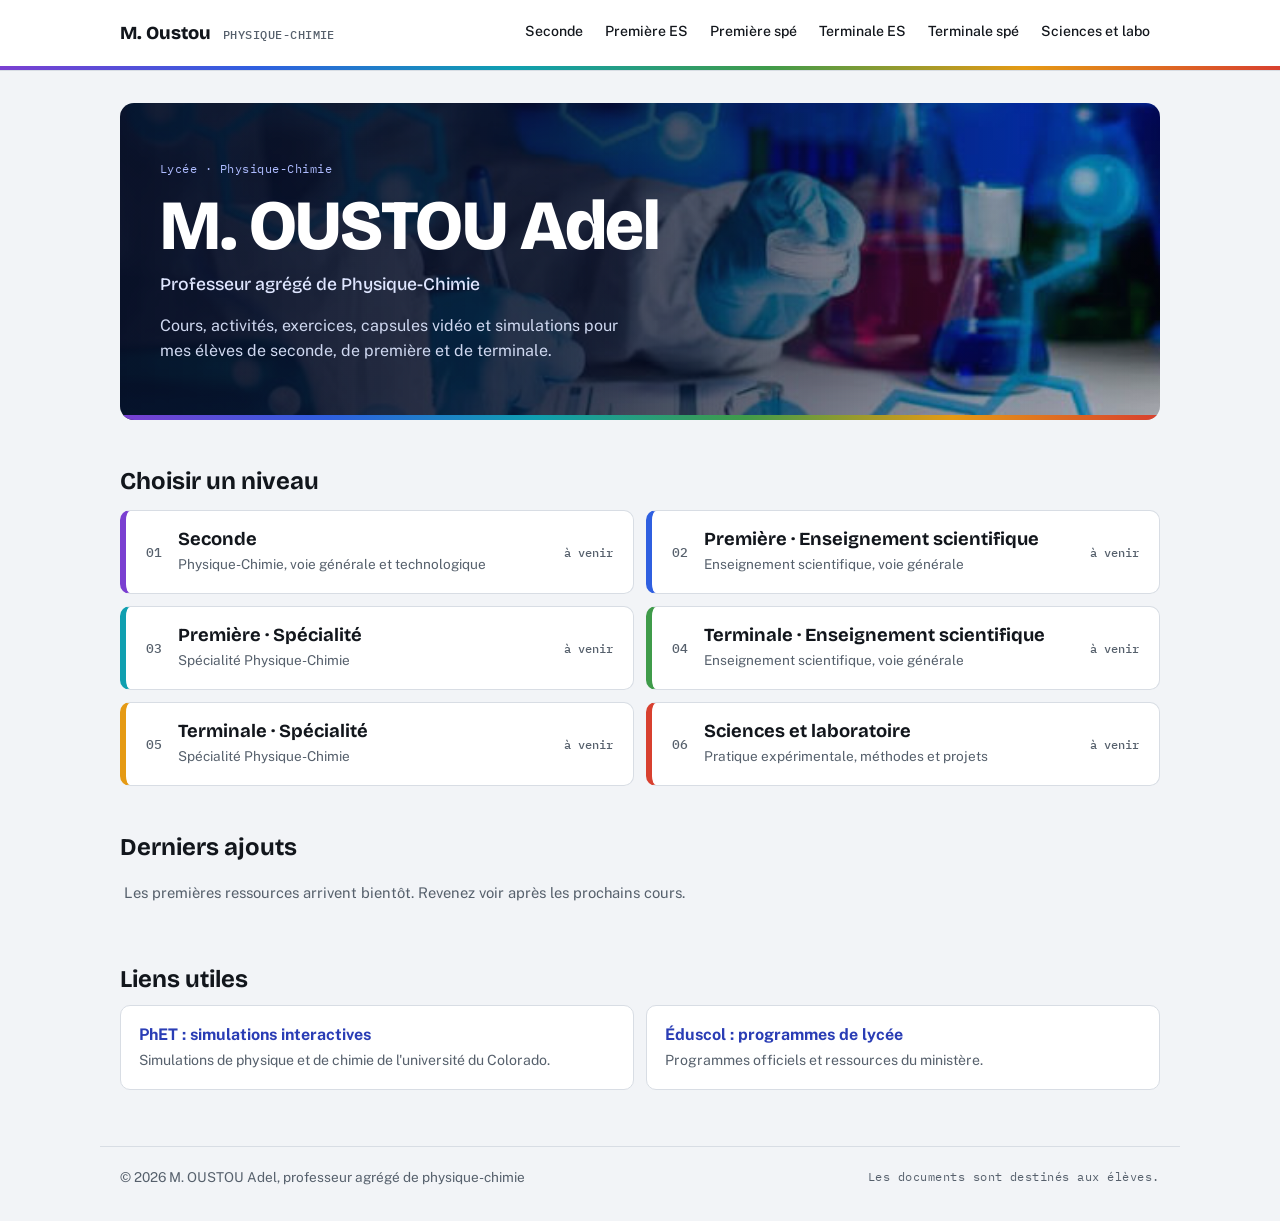
==== index.html @ 90cefa77 "Mise en ligne du site de Physique-Chimie Co-Authored-By: Claude Sonnet 5.5 <noreply@anthropic.com> C" ====
<!DOCTYPE html>
<html lang="fr">
<head>
<meta charset="utf-8">
<meta name="viewport" content="width=device-width, initial-scale=1">
<title>Physique-Chimie, M. Oustou</title>
<link rel="preconnect" href="https://fonts.googleapis.com">
<link rel="preconnect" href="https://fonts.gstatic.com" crossorigin>
<link href="https://fonts.googleapis.com/css2?family=Bricolage+Grotesque:opsz,wght@12..96,500;12..96,700;12..96,800&family=IBM+Plex+Mono:wght@400;500&family=Public+Sans:wght@400;500;600&display=swap" rel="stylesheet">
<link rel="stylesheet" href="style.css">
</head>
<body>
<a class="skip" href="#contenu">Aller au contenu</a>
<header class="top">
  <div class="wrap top-in">
    <a class="brand" href="#accueil">M. Oustou <span>Physique-Chimie</span></a>
    <nav id="nav" aria-label="Niveaux"></nav>
  </div>
  <div class="spectre" aria-hidden="true"></div>
</header>
<main id="contenu" class="wrap" tabindex="-1"></main>
<footer class="wrap foot">
  <span id="foot-nom"></span>
  <span class="mono">Les documents sont destinés aux élèves.</span>
</footer>
<script src="data.js"></script>
<script src="app.js"></script>
</body>
</html>
---- style.css ----
/* Direction : cahier de laboratoire. Une seule audace : le spectre visible
   sert de fil conducteur (bandeau, couleur de chaque niveau). Le reste reste sobre. */
:root{
  --paper:#f2f4f7; --card:#ffffff; --ink:#12161c; --muted:#56606c; --line:#d8dde4;
  --accent:#2a3db5; --accent-ink:#ffffff;
  --s1:#7a3fd1; --s2:#2f5fe0; --s3:#0f9fb0; --s4:#3f9b4a; --s5:#e59a14; --s6:#d8402f;
  --display:"Bricolage Grotesque","Segoe UI",system-ui,sans-serif;
  --body:"Public Sans","Segoe UI",system-ui,sans-serif;
  --mono:"IBM Plex Mono",ui-monospace,Menlo,monospace;
  color-scheme:light;
}
@media (prefers-color-scheme:dark){
  :root:not([data-theme="light"]){
    --paper:#0e1217; --card:#151a21; --ink:#e9edf2; --muted:#98a3af; --line:#252c35;
    --accent:#93a4ff; --accent-ink:#0e1217; color-scheme:dark;
  }
}
:root[data-theme="dark"]{
  --paper:#0e1217; --card:#151a21; --ink:#e9edf2; --muted:#98a3af; --line:#252c35;
  --accent:#93a4ff; --accent-ink:#0e1217; color-scheme:dark;
}
*{box-sizing:border-box}
html{scroll-behavior:smooth}
body{margin:0;background:var(--paper);color:var(--ink);font:400 1rem/1.6 var(--body);-webkit-font-smoothing:antialiased}
.wrap{width:100%;max-width:1080px;margin:0 auto;padding-inline:20px}
a{color:var(--accent)}
:focus-visible{outline:3px solid var(--accent);outline-offset:3px;border-radius:4px}
.skip{position:absolute;left:-999px;top:8px;background:var(--ink);color:var(--paper);padding:8px 12px;z-index:10}
.skip:focus{left:8px}
.mono{font-family:var(--mono);font-size:.78rem;letter-spacing:.04em;color:var(--muted)}
h1,h2,h3{font-family:var(--display);line-height:1.1;text-wrap:balance;margin:0}

/* en-tête */
.top{background:var(--card);border-bottom:1px solid var(--line);position:sticky;top:0;z-index:5}
.top-in{display:flex;align-items:center;gap:24px;padding-block:12px}
.brand{font:800 1.15rem/1 var(--display);color:var(--ink);text-decoration:none;white-space:nowrap}
.brand span{font:500 .72rem/1 var(--mono);color:var(--muted);margin-left:8px;letter-spacing:.04em;text-transform:uppercase}
nav{display:flex;gap:2px;overflow-x:auto;scrollbar-width:none;margin-left:auto}
nav::-webkit-scrollbar{display:none}
nav a{color:var(--ink);text-decoration:none;font-size:.88rem;font-weight:500;padding:8px 10px;border-radius:6px;white-space:nowrap;border-bottom:3px solid transparent;border-radius:0}
nav a:hover{background:var(--paper)}
nav a[aria-current="page"]{border-bottom-color:var(--c,var(--accent));font-weight:600}
.spectre{height:4px;background:linear-gradient(90deg,var(--s1),var(--s2),var(--s3),var(--s4),var(--s5),var(--s6))}

main{padding-block:32px 56px;outline:none}

/* accueil */
.hero{position:relative;border-radius:14px;overflow:hidden;color:#fff;padding:56px 40px;min-height:300px;display:flex;flex-direction:column;justify-content:flex-end;
  background:linear-gradient(90deg,rgba(6,14,38,.94) 0%,rgba(6,14,38,.82) 42%,rgba(6,14,38,.25) 100%),url("hero.jpg") center/cover no-repeat,#0a1633}
.hero .mono{color:#aebcff}
.hero h1{font-size:clamp(2.4rem,7vw,4.4rem);font-weight:800;letter-spacing:-.02em;margin-top:10px}
.hero .titre{font:500 1.1rem/1.3 var(--display);margin-top:8px;color:#dfe6ff}
.hero p{max-width:46ch;margin:16px 0 0;color:#cfd8f0}
.hero::after{content:"";position:absolute;left:0;right:0;bottom:0;height:5px;background:linear-gradient(90deg,var(--s1),var(--s2),var(--s3),var(--s4),var(--s5),var(--s6))}

.sect{margin-top:48px}
.sect>h2{font-size:1.5rem;font-weight:700;margin-bottom:6px}
.sect>.mono{display:block;margin-bottom:16px}

.niveaux{list-style:none;margin:16px 0 0;padding:0;display:grid;grid-template-columns:repeat(2,1fr);gap:12px}
.niv{display:grid;grid-template-columns:auto 1fr auto;gap:4px 16px;align-items:center;background:var(--card);border:1px solid var(--line);border-left:6px solid var(--c);border-radius:10px;padding:18px 20px;text-decoration:none;color:var(--ink);transition:transform .15s,border-color .15s}
.niv:hover{transform:translateY(-2px);border-color:var(--c)}
.niv .n{font:500 .8rem var(--mono);color:var(--muted);grid-row:1/3}
.niv h3{font-size:1.15rem;font-weight:700}
.niv .s{font-size:.85rem;color:var(--muted);grid-column:2}
.niv .k{font:500 .78rem var(--mono);color:var(--muted);grid-row:1/3;grid-column:3;text-align:right;white-space:nowrap}

/* page niveau */
.n-head{border-left:8px solid var(--c);padding:4px 0 4px 20px}
.n-head h1{font-size:clamp(1.9rem,5vw,3rem);font-weight:800;letter-spacing:-.015em;margin:6px 0}
.n-head p{margin:0;color:var(--muted)}
.back{display:inline-block;margin-bottom:18px;font-size:.88rem;text-decoration:none}
.back:hover{text-decoration:underline}
.filtres{display:flex;flex-wrap:wrap;gap:8px;margin:28px 0 8px}
.filtres button{font:500 .84rem var(--body);background:var(--card);color:var(--ink);border:1px solid var(--line);border-radius:999px;padding:7px 14px;cursor:pointer}
.filtres button:hover{border-color:var(--ink)}
.filtres button[aria-pressed="true"]{background:var(--ink);color:var(--paper);border-color:var(--ink)}
.chap{margin-top:28px}
.chap h2{font-size:1.2rem;font-weight:700;padding-bottom:8px;border-bottom:2px solid var(--ink);display:flex;justify-content:space-between;gap:12px;align-items:baseline}
.chap h2 .mono{font-weight:400;white-space:nowrap}
.res{list-style:none;margin:0;padding:0}
.r{display:grid;grid-template-columns:110px 1fr auto;gap:6px 16px;align-items:center;padding:14px 4px;border-bottom:1px solid var(--line)}
.tag{font:500 .72rem var(--mono);text-transform:uppercase;letter-spacing:.06em;border:1px solid var(--line);background:var(--card);border-radius:5px;padding:3px 8px;text-align:center;color:var(--ink)}
.r b{font-weight:600;display:block}
.r small{color:var(--muted);display:block}
.btn{display:inline-block;background:var(--accent);color:var(--accent-ink);text-decoration:none;font-weight:600;font-size:.86rem;padding:8px 14px;border-radius:7px;white-space:nowrap}
.btn:hover{filter:brightness(1.12)}
.vide{color:var(--muted);font-size:.92rem;padding:14px 4px;margin:0}
.rec{margin:0}

.liens{display:grid;grid-template-columns:repeat(2,1fr);gap:12px;margin-top:12px}
.lien{background:var(--card);border:1px solid var(--line);border-radius:10px;padding:16px 18px;text-decoration:none;color:var(--ink)}
.lien:hover{border-color:var(--accent)}
.lien b{display:block;color:var(--accent)}
.lien span{font-size:.88rem;color:var(--muted)}

.foot{display:flex;justify-content:space-between;gap:12px;flex-wrap:wrap;padding-block:20px 32px;border-top:1px solid var(--line);font-size:.85rem;color:var(--muted)}

@media (max-width:720px){
  .top-in{flex-direction:column;align-items:flex-start;gap:6px}
  nav{margin-left:-10px;max-width:calc(100% + 20px)}
  .hero{padding:36px 22px;min-height:260px}
  .niveaux,.liens{grid-template-columns:1fr}
  .r{grid-template-columns:1fr;gap:8px}
  .tag{justify-self:start}
  .btn{justify-self:start}
}
@media (prefers-reduced-motion:reduce){*{transition:none!important;scroll-behavior:auto!important}}
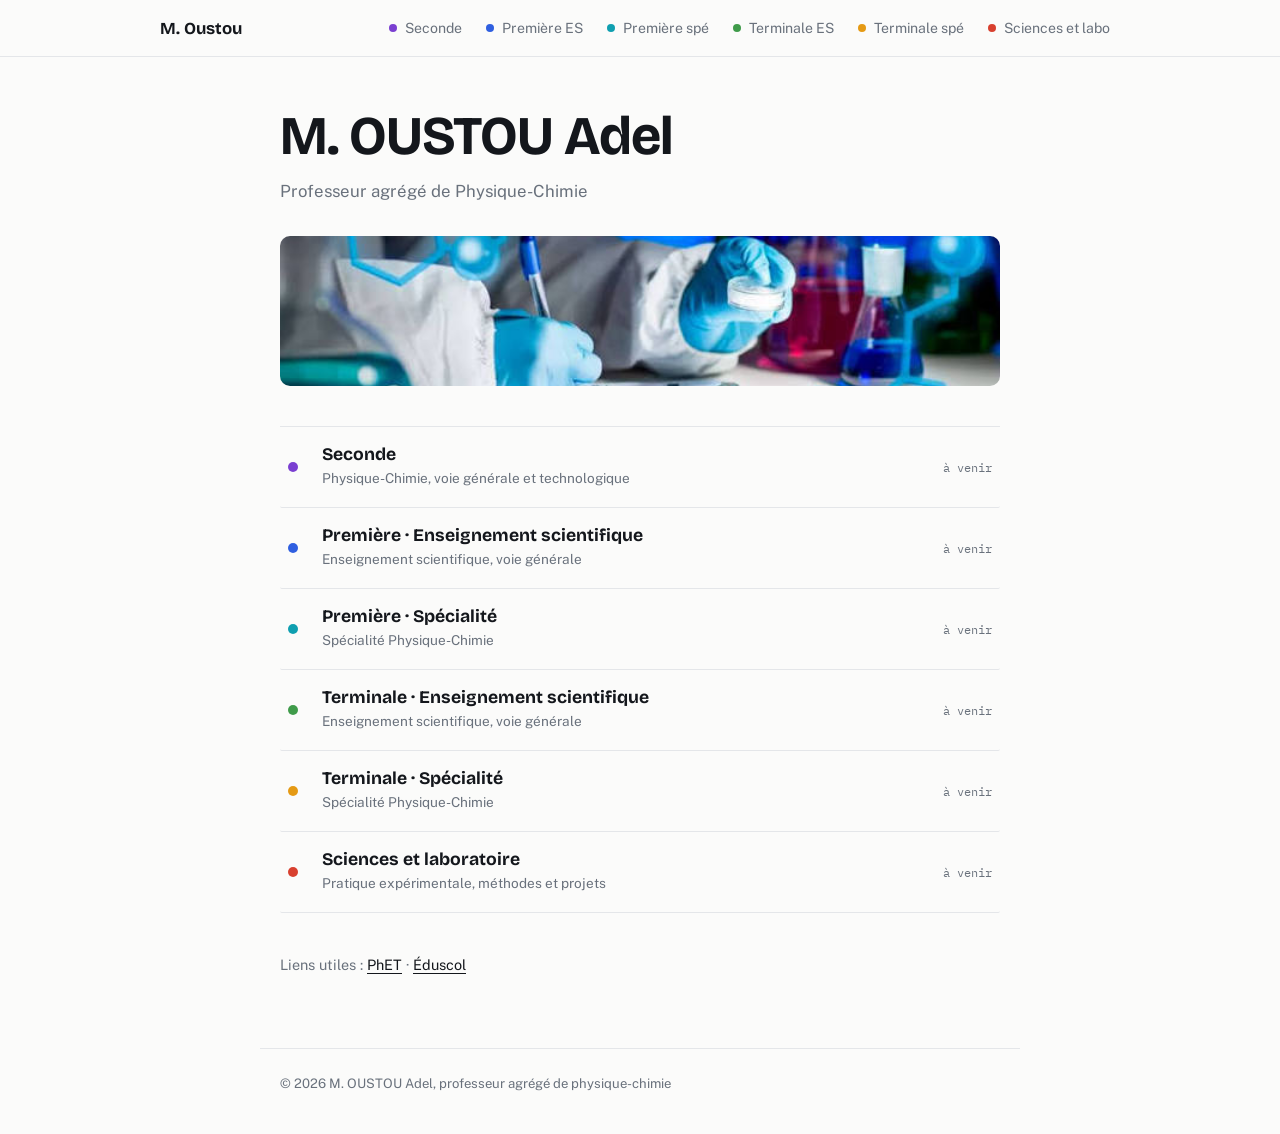
==== commit cffe3951: "Refonte minimaliste : navigation simplifiée, chapitres repliables, actions explicites Co-Authored-By" ====
--- a/index.html
+++ b/index.html
@@ -6,23 +6,20 @@
 <title>Physique-Chimie, M. Oustou</title>
 <link rel="preconnect" href="https://fonts.googleapis.com">
 <link rel="preconnect" href="https://fonts.gstatic.com" crossorigin>
-<link href="https://fonts.googleapis.com/css2?family=Bricolage+Grotesque:opsz,wght@12..96,500;12..96,700;12..96,800&family=IBM+Plex+Mono:wght@400;500&family=Public+Sans:wght@400;500;600&display=swap" rel="stylesheet">
+<link href="https://fonts.googleapis.com/css2?family=Bricolage+Grotesque:opsz,wght@12..96,600;12..96,700&family=IBM+Plex+Mono:wght@400&family=Public+Sans:wght@400;500;600&display=swap" rel="stylesheet">
 <link rel="stylesheet" href="style.css">
 </head>
 <body>
 <a class="skip" href="#contenu">Aller au contenu</a>
 <header class="top">
   <div class="wrap top-in">
-    <a class="brand" href="#accueil">M. Oustou <span>Physique-Chimie</span></a>
+    <a class="brand" href="#accueil">M. Oustou</a>
+    <button id="menu" type="button" aria-expanded="false" aria-controls="nav">Niveaux</button>
     <nav id="nav" aria-label="Niveaux"></nav>
   </div>
-  <div class="spectre" aria-hidden="true"></div>
 </header>
 <main id="contenu" class="wrap" tabindex="-1"></main>
-<footer class="wrap foot">
-  <span id="foot-nom"></span>
-  <span class="mono">Les documents sont destinés aux élèves.</span>
-</footer>
+<footer class="wrap foot"><span id="foot-nom"></span></footer>
 <script src="data.js"></script>
 <script src="app.js"></script>
 </body>
--- a/style.css
+++ b/style.css
@@ -1,8 +1,8 @@
-/* Direction : cahier de laboratoire. Une seule audace : le spectre visible
-   sert de fil conducteur (bandeau, couleur de chaque niveau). Le reste reste sobre. */
+/* Direction : minimaliste. Typographie et espace font le travail.
+   Une seule couleur d'accent ; la couleur de chaque niveau se limite à une pastille. */
 :root{
-  --paper:#f2f4f7; --card:#ffffff; --ink:#12161c; --muted:#56606c; --line:#d8dde4;
-  --accent:#2a3db5; --accent-ink:#ffffff;
+  --paper:#fbfbfa; --ink:#14171c; --muted:#69717c; --line:#e4e6e9; --hover:#f1f2f4;
+  --accent:#2a3db5;
   --s1:#7a3fd1; --s2:#2f5fe0; --s3:#0f9fb0; --s4:#3f9b4a; --s5:#e59a14; --s6:#d8402f;
   --display:"Bricolage Grotesque","Segoe UI",system-ui,sans-serif;
   --body:"Public Sans","Segoe UI",system-ui,sans-serif;
@@ -10,99 +10,93 @@
   color-scheme:light;
 }
 @media (prefers-color-scheme:dark){
-  :root:not([data-theme="light"]){
-    --paper:#0e1217; --card:#151a21; --ink:#e9edf2; --muted:#98a3af; --line:#252c35;
-    --accent:#93a4ff; --accent-ink:#0e1217; color-scheme:dark;
-  }
+  :root:not([data-theme="light"]){--paper:#0f1216;--ink:#eceff3;--muted:#98a1ac;--line:#252a31;--hover:#171b21;--accent:#93a4ff;color-scheme:dark}
 }
-:root[data-theme="dark"]{
-  --paper:#0e1217; --card:#151a21; --ink:#e9edf2; --muted:#98a3af; --line:#252c35;
-  --accent:#93a4ff; --accent-ink:#0e1217; color-scheme:dark;
-}
+:root[data-theme="dark"]{--paper:#0f1216;--ink:#eceff3;--muted:#98a1ac;--line:#252a31;--hover:#171b21;--accent:#93a4ff;color-scheme:dark}
+
 *{box-sizing:border-box}
 html{scroll-behavior:smooth}
 body{margin:0;background:var(--paper);color:var(--ink);font:400 1rem/1.6 var(--body);-webkit-font-smoothing:antialiased}
-.wrap{width:100%;max-width:1080px;margin:0 auto;padding-inline:20px}
-a{color:var(--accent)}
-:focus-visible{outline:3px solid var(--accent);outline-offset:3px;border-radius:4px}
+.wrap{width:100%;max-width:760px;margin:0 auto;padding-inline:20px}
+a{color:inherit}
+button{font:inherit;color:inherit}
+:focus-visible{outline:2px solid var(--accent);outline-offset:3px;border-radius:3px}
 .skip{position:absolute;left:-999px;top:8px;background:var(--ink);color:var(--paper);padding:8px 12px;z-index:10}
 .skip:focus{left:8px}
-.mono{font-family:var(--mono);font-size:.78rem;letter-spacing:.04em;color:var(--muted)}
-h1,h2,h3{font-family:var(--display);line-height:1.1;text-wrap:balance;margin:0}
+h1,h2,h3{font-family:var(--display);line-height:1.15;text-wrap:balance;margin:0;font-weight:700}
+.mono{font:400 .76rem var(--mono);letter-spacing:.03em;color:var(--muted)}
 
 /* en-tête */
-.top{background:var(--card);border-bottom:1px solid var(--line);position:sticky;top:0;z-index:5}
-.top-in{display:flex;align-items:center;gap:24px;padding-block:12px}
-.brand{font:800 1.15rem/1 var(--display);color:var(--ink);text-decoration:none;white-space:nowrap}
-.brand span{font:500 .72rem/1 var(--mono);color:var(--muted);margin-left:8px;letter-spacing:.04em;text-transform:uppercase}
-nav{display:flex;gap:2px;overflow-x:auto;scrollbar-width:none;margin-left:auto}
-nav::-webkit-scrollbar{display:none}
-nav a{color:var(--ink);text-decoration:none;font-size:.88rem;font-weight:500;padding:8px 10px;border-radius:6px;white-space:nowrap;border-bottom:3px solid transparent;border-radius:0}
-nav a:hover{background:var(--paper)}
-nav a[aria-current="page"]{border-bottom-color:var(--c,var(--accent));font-weight:600}
-.spectre{height:4px;background:linear-gradient(90deg,var(--s1),var(--s2),var(--s3),var(--s4),var(--s5),var(--s6))}
+.top{position:sticky;top:0;z-index:5;background:color-mix(in srgb,var(--paper) 92%,transparent);backdrop-filter:blur(8px);border-bottom:1px solid var(--line)}
+.top-in{max-width:1000px;display:flex;align-items:center;gap:20px;min-height:56px;position:relative}
+.brand{font:700 1.05rem var(--display);text-decoration:none;white-space:nowrap}
+#menu{display:none;margin-left:auto;background:none;border:1px solid var(--line);border-radius:8px;padding:8px 14px;min-height:44px;cursor:pointer}
+nav{display:flex;gap:4px;margin-left:auto}
+nav a{display:flex;align-items:center;gap:8px;text-decoration:none;font-size:.88rem;color:var(--muted);padding:8px 10px;border-radius:8px;min-height:44px;white-space:nowrap}
+nav a::before{content:"";width:8px;height:8px;border-radius:50%;background:var(--c);flex:none}
+nav a:hover{background:var(--hover);color:var(--ink)}
+nav a[aria-current="page"]{color:var(--ink);font-weight:600}
 
-main{padding-block:32px 56px;outline:none}
+main{padding-block:48px 72px;outline:none}
 
 /* accueil */
-.hero{position:relative;border-radius:14px;overflow:hidden;color:#fff;padding:56px 40px;min-height:300px;display:flex;flex-direction:column;justify-content:flex-end;
-  background:linear-gradient(90deg,rgba(6,14,38,.94) 0%,rgba(6,14,38,.82) 42%,rgba(6,14,38,.25) 100%),url("hero.jpg") center/cover no-repeat,#0a1633}
-.hero .mono{color:#aebcff}
-.hero h1{font-size:clamp(2.4rem,7vw,4.4rem);font-weight:800;letter-spacing:-.02em;margin-top:10px}
-.hero .titre{font:500 1.1rem/1.3 var(--display);margin-top:8px;color:#dfe6ff}
-.hero p{max-width:46ch;margin:16px 0 0;color:#cfd8f0}
-.hero::after{content:"";position:absolute;left:0;right:0;bottom:0;height:5px;background:linear-gradient(90deg,var(--s1),var(--s2),var(--s3),var(--s4),var(--s5),var(--s6))}
+.intro h1{font-size:clamp(2.2rem,8vw,3.4rem);letter-spacing:-.02em}
+.intro p{margin:10px 0 0;color:var(--muted);font-size:1.05rem}
+.bandeau{display:block;width:100%;height:150px;object-fit:cover;object-position:60% 55%;border-radius:10px;margin-top:32px}
 
-.sect{margin-top:48px}
-.sect>h2{font-size:1.5rem;font-weight:700;margin-bottom:6px}
-.sect>.mono{display:block;margin-bottom:16px}
+.liste{list-style:none;margin:40px 0 0;padding:0;border-top:1px solid var(--line)}
+.niv{display:grid;grid-template-columns:20px 1fr auto;align-items:center;gap:0 14px;padding:18px 8px;min-height:64px;border-bottom:1px solid var(--line);text-decoration:none;border-radius:2px}
+.niv:hover{background:var(--hover)}
+.dot{width:10px;height:10px;border-radius:50%;background:var(--c)}
+.niv h2{font-size:1.1rem}
+.niv .s{display:block;font-size:.85rem;color:var(--muted);margin-top:2px}
+.niv .k{font:400 .78rem var(--mono);color:var(--muted);white-space:nowrap}
 
-.niveaux{list-style:none;margin:16px 0 0;padding:0;display:grid;grid-template-columns:repeat(2,1fr);gap:12px}
-.niv{display:grid;grid-template-columns:auto 1fr auto;gap:4px 16px;align-items:center;background:var(--card);border:1px solid var(--line);border-left:6px solid var(--c);border-radius:10px;padding:18px 20px;text-decoration:none;color:var(--ink);transition:transform .15s,border-color .15s}
-.niv:hover{transform:translateY(-2px);border-color:var(--c)}
-.niv .n{font:500 .8rem var(--mono);color:var(--muted);grid-row:1/3}
-.niv h3{font-size:1.15rem;font-weight:700}
-.niv .s{font-size:.85rem;color:var(--muted);grid-column:2}
-.niv .k{font:500 .78rem var(--mono);color:var(--muted);grid-row:1/3;grid-column:3;text-align:right;white-space:nowrap}
+.bloc{margin-top:48px}
+.bloc>h2{font-size:1rem;margin-bottom:8px}
+.liens{margin:40px 0 0;font-size:.9rem;color:var(--muted)}
+.liens a{color:var(--ink);text-underline-offset:3px}
 
 /* page niveau */
-.n-head{border-left:8px solid var(--c);padding:4px 0 4px 20px}
-.n-head h1{font-size:clamp(1.9rem,5vw,3rem);font-weight:800;letter-spacing:-.015em;margin:6px 0}
-.n-head p{margin:0;color:var(--muted)}
-.back{display:inline-block;margin-bottom:18px;font-size:.88rem;text-decoration:none}
-.back:hover{text-decoration:underline}
-.filtres{display:flex;flex-wrap:wrap;gap:8px;margin:28px 0 8px}
-.filtres button{font:500 .84rem var(--body);background:var(--card);color:var(--ink);border:1px solid var(--line);border-radius:999px;padding:7px 14px;cursor:pointer}
-.filtres button:hover{border-color:var(--ink)}
-.filtres button[aria-pressed="true"]{background:var(--ink);color:var(--paper);border-color:var(--ink)}
-.chap{margin-top:28px}
-.chap h2{font-size:1.2rem;font-weight:700;padding-bottom:8px;border-bottom:2px solid var(--ink);display:flex;justify-content:space-between;gap:12px;align-items:baseline}
-.chap h2 .mono{font-weight:400;white-space:nowrap}
-.res{list-style:none;margin:0;padding:0}
-.r{display:grid;grid-template-columns:110px 1fr auto;gap:6px 16px;align-items:center;padding:14px 4px;border-bottom:1px solid var(--line)}
-.tag{font:500 .72rem var(--mono);text-transform:uppercase;letter-spacing:.06em;border:1px solid var(--line);background:var(--card);border-radius:5px;padding:3px 8px;text-align:center;color:var(--ink)}
-.r b{font-weight:600;display:block}
-.r small{color:var(--muted);display:block}
-.btn{display:inline-block;background:var(--accent);color:var(--accent-ink);text-decoration:none;font-weight:600;font-size:.86rem;padding:8px 14px;border-radius:7px;white-space:nowrap}
-.btn:hover{filter:brightness(1.12)}
-.vide{color:var(--muted);font-size:.92rem;padding:14px 4px;margin:0}
-.rec{margin:0}
+.back{display:inline-block;font-size:.88rem;color:var(--muted);text-decoration:none;margin-bottom:28px;padding:6px 0}
+.back:hover{color:var(--ink)}
+.n-head h1{font-size:clamp(1.9rem,6vw,2.6rem);letter-spacing:-.015em;display:flex;align-items:center;gap:14px}
+.n-head h1 .dot{width:14px;height:14px}
+.n-head p{margin:8px 0 0;color:var(--muted)}
+.filtres{display:flex;flex-wrap:wrap;gap:4px 20px;margin:32px 0 0;border-bottom:1px solid var(--line)}
+.filtres button{background:none;border:0;border-bottom:2px solid transparent;color:var(--muted);padding:10px 0;margin-bottom:-1px;min-height:44px;cursor:pointer;font-size:.9rem}
+.filtres button:hover{color:var(--ink)}
+.filtres button[aria-pressed="true"]{color:var(--ink);border-bottom-color:var(--ink);font-weight:600}
 
-.liens{display:grid;grid-template-columns:repeat(2,1fr);gap:12px;margin-top:12px}
-.lien{background:var(--card);border:1px solid var(--line);border-radius:10px;padding:16px 18px;text-decoration:none;color:var(--ink)}
-.lien:hover{border-color:var(--accent)}
-.lien b{display:block;color:var(--accent)}
-.lien span{font-size:.88rem;color:var(--muted)}
-
-.foot{display:flex;justify-content:space-between;gap:12px;flex-wrap:wrap;padding-block:20px 32px;border-top:1px solid var(--line);font-size:.85rem;color:var(--muted)}
+.chap{border-bottom:1px solid var(--line)}
+.chap>summary,.chap>.cap{display:flex;justify-content:space-between;align-items:center;gap:16px;min-height:56px;padding:12px 4px;list-style:none;font:700 1.05rem var(--display)}
+.chap>summary{cursor:pointer}
+.chap>summary::-webkit-details-marker{display:none}
+.chap>summary::after{content:"+";font:400 1.3rem var(--mono);color:var(--muted)}
+.chap[open]>summary::after{content:"–"}
+.chap>summary:hover{background:var(--hover)}
+.chap .mono{font-weight:400}
+.chap>.cap{color:var(--muted)}
+.chap>.cap .mono{font-family:var(--mono)}
+.res{list-style:none;margin:0 0 12px;padding:0}
+.r{display:grid;grid-template-columns:88px 1fr auto;gap:2px 14px;align-items:center;padding:12px 8px;min-height:56px;text-decoration:none;border-radius:8px}
+.r:hover{background:var(--hover)}
+.r:hover .go{color:var(--accent)}
+.r .t{font:400 .72rem var(--mono);text-transform:uppercase;letter-spacing:.06em;color:var(--muted)}
+.r b{font-weight:500}
+.r small{display:block;color:var(--muted);font-size:.85rem}
+.go{color:var(--muted);font-size:.88rem;white-space:nowrap}
+.vide{color:var(--muted);font-size:.92rem;margin:0 0 14px;padding:0 4px}
+.foot{padding-block:24px 40px;border-top:1px solid var(--line);font-size:.82rem;color:var(--muted)}
 
 @media (max-width:720px){
-  .top-in{flex-direction:column;align-items:flex-start;gap:6px}
-  nav{margin-left:-10px;max-width:calc(100% + 20px)}
-  .hero{padding:36px 22px;min-height:260px}
-  .niveaux,.liens{grid-template-columns:1fr}
-  .r{grid-template-columns:1fr;gap:8px}
-  .tag{justify-self:start}
-  .btn{justify-self:start}
+  #menu{display:block}
+  nav{display:none;position:absolute;left:0;right:0;top:100%;flex-direction:column;gap:0;margin:0;padding:8px 12px 12px;background:var(--paper);border-bottom:1px solid var(--line)}
+  nav.ouvert{display:flex}
+  main{padding-block:32px 56px}
+  .bandeau{height:110px}
+  .r{grid-template-columns:1fr auto}
+  .r .t{grid-column:1/-1}
+  .r .go{grid-row:2;grid-column:2}
 }
-@media (prefers-reduced-motion:reduce){*{transition:none!important;scroll-behavior:auto!important}}
+@media (prefers-reduced-motion:reduce){*{scroll-behavior:auto!important}}
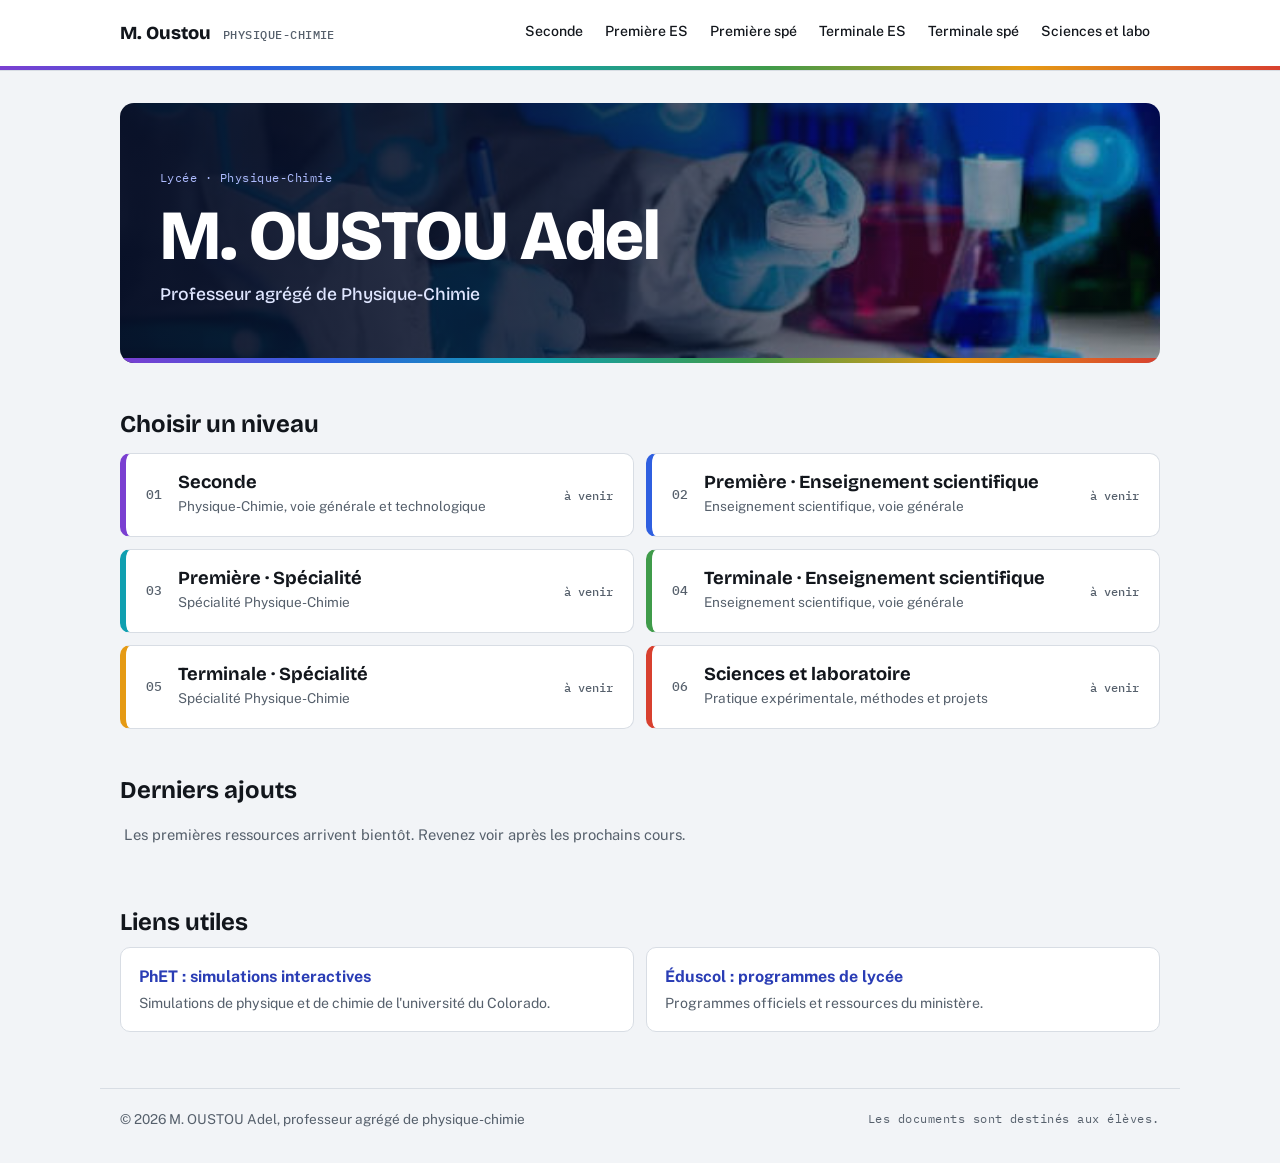
==== commit 2a50e44c: "Retour au design précédent Co-Authored-By: Claude Sonnet 5.5 <noreply@anthropic.com> Claude-Session:" ====
--- a/index.html
+++ b/index.html
@@ -6,20 +6,23 @@
 <title>Physique-Chimie, M. Oustou</title>
 <link rel="preconnect" href="https://fonts.googleapis.com">
 <link rel="preconnect" href="https://fonts.gstatic.com" crossorigin>
-<link href="https://fonts.googleapis.com/css2?family=Bricolage+Grotesque:opsz,wght@12..96,600;12..96,700&family=IBM+Plex+Mono:wght@400&family=Public+Sans:wght@400;500;600&display=swap" rel="stylesheet">
+<link href="https://fonts.googleapis.com/css2?family=Bricolage+Grotesque:opsz,wght@12..96,500;12..96,700;12..96,800&family=IBM+Plex+Mono:wght@400;500&family=Public+Sans:wght@400;500;600&display=swap" rel="stylesheet">
 <link rel="stylesheet" href="style.css">
 </head>
 <body>
 <a class="skip" href="#contenu">Aller au contenu</a>
 <header class="top">
   <div class="wrap top-in">
-    <a class="brand" href="#accueil">M. Oustou</a>
-    <button id="menu" type="button" aria-expanded="false" aria-controls="nav">Niveaux</button>
+    <a class="brand" href="#accueil">M. Oustou <span>Physique-Chimie</span></a>
     <nav id="nav" aria-label="Niveaux"></nav>
   </div>
+  <div class="spectre" aria-hidden="true"></div>
 </header>
 <main id="contenu" class="wrap" tabindex="-1"></main>
-<footer class="wrap foot"><span id="foot-nom"></span></footer>
+<footer class="wrap foot">
+  <span id="foot-nom"></span>
+  <span class="mono">Les documents sont destinés aux élèves.</span>
+</footer>
 <script src="data.js"></script>
 <script src="app.js"></script>
 </body>
--- a/style.css
+++ b/style.css
@@ -1,8 +1,8 @@
-/* Direction : minimaliste. Typographie et espace font le travail.
-   Une seule couleur d'accent ; la couleur de chaque niveau se limite à une pastille. */
+/* Direction : cahier de laboratoire. Une seule audace : le spectre visible
+   sert de fil conducteur (bandeau, couleur de chaque niveau). Le reste reste sobre. */
 :root{
-  --paper:#fbfbfa; --ink:#14171c; --muted:#69717c; --line:#e4e6e9; --hover:#f1f2f4;
-  --accent:#2a3db5;
+  --paper:#f2f4f7; --card:#ffffff; --ink:#12161c; --muted:#56606c; --line:#d8dde4;
+  --accent:#2a3db5; --accent-ink:#ffffff;
   --s1:#7a3fd1; --s2:#2f5fe0; --s3:#0f9fb0; --s4:#3f9b4a; --s5:#e59a14; --s6:#d8402f;
   --display:"Bricolage Grotesque","Segoe UI",system-ui,sans-serif;
   --body:"Public Sans","Segoe UI",system-ui,sans-serif;
@@ -10,93 +10,99 @@
   color-scheme:light;
 }
 @media (prefers-color-scheme:dark){
-  :root:not([data-theme="light"]){--paper:#0f1216;--ink:#eceff3;--muted:#98a1ac;--line:#252a31;--hover:#171b21;--accent:#93a4ff;color-scheme:dark}
+  :root:not([data-theme="light"]){
+    --paper:#0e1217; --card:#151a21; --ink:#e9edf2; --muted:#98a3af; --line:#252c35;
+    --accent:#93a4ff; --accent-ink:#0e1217; color-scheme:dark;
+  }
 }
-:root[data-theme="dark"]{--paper:#0f1216;--ink:#eceff3;--muted:#98a1ac;--line:#252a31;--hover:#171b21;--accent:#93a4ff;color-scheme:dark}
-
+:root[data-theme="dark"]{
+  --paper:#0e1217; --card:#151a21; --ink:#e9edf2; --muted:#98a3af; --line:#252c35;
+  --accent:#93a4ff; --accent-ink:#0e1217; color-scheme:dark;
+}
 *{box-sizing:border-box}
 html{scroll-behavior:smooth}
 body{margin:0;background:var(--paper);color:var(--ink);font:400 1rem/1.6 var(--body);-webkit-font-smoothing:antialiased}
-.wrap{width:100%;max-width:760px;margin:0 auto;padding-inline:20px}
-a{color:inherit}
-button{font:inherit;color:inherit}
-:focus-visible{outline:2px solid var(--accent);outline-offset:3px;border-radius:3px}
+.wrap{width:100%;max-width:1080px;margin:0 auto;padding-inline:20px}
+a{color:var(--accent)}
+:focus-visible{outline:3px solid var(--accent);outline-offset:3px;border-radius:4px}
 .skip{position:absolute;left:-999px;top:8px;background:var(--ink);color:var(--paper);padding:8px 12px;z-index:10}
 .skip:focus{left:8px}
-h1,h2,h3{font-family:var(--display);line-height:1.15;text-wrap:balance;margin:0;font-weight:700}
-.mono{font:400 .76rem var(--mono);letter-spacing:.03em;color:var(--muted)}
+.mono{font-family:var(--mono);font-size:.78rem;letter-spacing:.04em;color:var(--muted)}
+h1,h2,h3{font-family:var(--display);line-height:1.1;text-wrap:balance;margin:0}
 
 /* en-tête */
-.top{position:sticky;top:0;z-index:5;background:color-mix(in srgb,var(--paper) 92%,transparent);backdrop-filter:blur(8px);border-bottom:1px solid var(--line)}
-.top-in{max-width:1000px;display:flex;align-items:center;gap:20px;min-height:56px;position:relative}
-.brand{font:700 1.05rem var(--display);text-decoration:none;white-space:nowrap}
-#menu{display:none;margin-left:auto;background:none;border:1px solid var(--line);border-radius:8px;padding:8px 14px;min-height:44px;cursor:pointer}
-nav{display:flex;gap:4px;margin-left:auto}
-nav a{display:flex;align-items:center;gap:8px;text-decoration:none;font-size:.88rem;color:var(--muted);padding:8px 10px;border-radius:8px;min-height:44px;white-space:nowrap}
-nav a::before{content:"";width:8px;height:8px;border-radius:50%;background:var(--c);flex:none}
-nav a:hover{background:var(--hover);color:var(--ink)}
-nav a[aria-current="page"]{color:var(--ink);font-weight:600}
+.top{background:var(--card);border-bottom:1px solid var(--line);position:sticky;top:0;z-index:5}
+.top-in{display:flex;align-items:center;gap:24px;padding-block:12px}
+.brand{font:800 1.15rem/1 var(--display);color:var(--ink);text-decoration:none;white-space:nowrap}
+.brand span{font:500 .72rem/1 var(--mono);color:var(--muted);margin-left:8px;letter-spacing:.04em;text-transform:uppercase}
+nav{display:flex;gap:2px;overflow-x:auto;scrollbar-width:none;margin-left:auto}
+nav::-webkit-scrollbar{display:none}
+nav a{color:var(--ink);text-decoration:none;font-size:.88rem;font-weight:500;padding:8px 10px;border-radius:6px;white-space:nowrap;border-bottom:3px solid transparent;border-radius:0}
+nav a:hover{background:var(--paper)}
+nav a[aria-current="page"]{border-bottom-color:var(--c,var(--accent));font-weight:600}
+.spectre{height:4px;background:linear-gradient(90deg,var(--s1),var(--s2),var(--s3),var(--s4),var(--s5),var(--s6))}
 
-main{padding-block:48px 72px;outline:none}
+main{padding-block:32px 56px;outline:none}
 
 /* accueil */
-.intro h1{font-size:clamp(2.2rem,8vw,3.4rem);letter-spacing:-.02em}
-.intro p{margin:10px 0 0;color:var(--muted);font-size:1.05rem}
-.bandeau{display:block;width:100%;height:150px;object-fit:cover;object-position:60% 55%;border-radius:10px;margin-top:32px}
+.hero{position:relative;border-radius:14px;overflow:hidden;color:#fff;padding:56px 40px;min-height:260px;display:flex;flex-direction:column;justify-content:flex-end;
+  background:linear-gradient(90deg,rgba(6,14,38,.94) 0%,rgba(6,14,38,.82) 42%,rgba(6,14,38,.25) 100%),url("hero.jpg") center/cover no-repeat,#0a1633}
+.hero .mono{color:#aebcff}
+.hero h1{font-size:clamp(2.4rem,7vw,4.4rem);font-weight:800;letter-spacing:-.02em;margin-top:10px}
+.hero .titre{font:500 1.1rem/1.3 var(--display);margin-top:8px;color:#dfe6ff}
+.hero p{max-width:46ch;margin:16px 0 0;color:#cfd8f0}
+.hero::after{content:"";position:absolute;left:0;right:0;bottom:0;height:5px;background:linear-gradient(90deg,var(--s1),var(--s2),var(--s3),var(--s4),var(--s5),var(--s6))}
 
-.liste{list-style:none;margin:40px 0 0;padding:0;border-top:1px solid var(--line)}
-.niv{display:grid;grid-template-columns:20px 1fr auto;align-items:center;gap:0 14px;padding:18px 8px;min-height:64px;border-bottom:1px solid var(--line);text-decoration:none;border-radius:2px}
-.niv:hover{background:var(--hover)}
-.dot{width:10px;height:10px;border-radius:50%;background:var(--c)}
-.niv h2{font-size:1.1rem}
-.niv .s{display:block;font-size:.85rem;color:var(--muted);margin-top:2px}
-.niv .k{font:400 .78rem var(--mono);color:var(--muted);white-space:nowrap}
+.sect{margin-top:48px}
+.sect>h2{font-size:1.5rem;font-weight:700;margin-bottom:6px}
+.sect>.mono{display:block;margin-bottom:16px}
 
-.bloc{margin-top:48px}
-.bloc>h2{font-size:1rem;margin-bottom:8px}
-.liens{margin:40px 0 0;font-size:.9rem;color:var(--muted)}
-.liens a{color:var(--ink);text-underline-offset:3px}
+.niveaux{list-style:none;margin:16px 0 0;padding:0;display:grid;grid-template-columns:repeat(2,1fr);gap:12px}
+.niv{display:grid;grid-template-columns:auto 1fr auto;gap:4px 16px;align-items:center;background:var(--card);border:1px solid var(--line);border-left:6px solid var(--c);border-radius:10px;padding:18px 20px;text-decoration:none;color:var(--ink);transition:transform .15s,border-color .15s}
+.niv:hover{transform:translateY(-2px);border-color:var(--c)}
+.niv .n{font:500 .8rem var(--mono);color:var(--muted);grid-row:1/3}
+.niv h3{font-size:1.15rem;font-weight:700}
+.niv .s{font-size:.85rem;color:var(--muted);grid-column:2}
+.niv .k{font:500 .78rem var(--mono);color:var(--muted);grid-row:1/3;grid-column:3;text-align:right;white-space:nowrap}
 
 /* page niveau */
-.back{display:inline-block;font-size:.88rem;color:var(--muted);text-decoration:none;margin-bottom:28px;padding:6px 0}
-.back:hover{color:var(--ink)}
-.n-head h1{font-size:clamp(1.9rem,6vw,2.6rem);letter-spacing:-.015em;display:flex;align-items:center;gap:14px}
-.n-head h1 .dot{width:14px;height:14px}
-.n-head p{margin:8px 0 0;color:var(--muted)}
-.filtres{display:flex;flex-wrap:wrap;gap:4px 20px;margin:32px 0 0;border-bottom:1px solid var(--line)}
-.filtres button{background:none;border:0;border-bottom:2px solid transparent;color:var(--muted);padding:10px 0;margin-bottom:-1px;min-height:44px;cursor:pointer;font-size:.9rem}
-.filtres button:hover{color:var(--ink)}
-.filtres button[aria-pressed="true"]{color:var(--ink);border-bottom-color:var(--ink);font-weight:600}
+.n-head{border-left:8px solid var(--c);padding:4px 0 4px 20px}
+.n-head h1{font-size:clamp(1.9rem,5vw,3rem);font-weight:800;letter-spacing:-.015em;margin:6px 0}
+.n-head p{margin:0;color:var(--muted)}
+.back{display:inline-block;margin-bottom:18px;font-size:.88rem;text-decoration:none}
+.back:hover{text-decoration:underline}
+.filtres{display:flex;flex-wrap:wrap;gap:8px;margin:28px 0 8px}
+.filtres button{font:500 .84rem var(--body);background:var(--card);color:var(--ink);border:1px solid var(--line);border-radius:999px;padding:7px 14px;cursor:pointer}
+.filtres button:hover{border-color:var(--ink)}
+.filtres button[aria-pressed="true"]{background:var(--ink);color:var(--paper);border-color:var(--ink)}
+.chap{margin-top:28px}
+.chap h2{font-size:1.2rem;font-weight:700;padding-bottom:8px;border-bottom:2px solid var(--ink);display:flex;justify-content:space-between;gap:12px;align-items:baseline}
+.chap h2 .mono{font-weight:400;white-space:nowrap}
+.res{list-style:none;margin:0;padding:0}
+.r{display:grid;grid-template-columns:110px 1fr auto;gap:6px 16px;align-items:center;padding:14px 4px;border-bottom:1px solid var(--line)}
+.tag{font:500 .72rem var(--mono);text-transform:uppercase;letter-spacing:.06em;border:1px solid var(--line);background:var(--card);border-radius:5px;padding:3px 8px;text-align:center;color:var(--ink)}
+.r b{font-weight:600;display:block}
+.r small{color:var(--muted);display:block}
+.btn{display:inline-block;background:var(--accent);color:var(--accent-ink);text-decoration:none;font-weight:600;font-size:.86rem;padding:8px 14px;border-radius:7px;white-space:nowrap}
+.btn:hover{filter:brightness(1.12)}
+.vide{color:var(--muted);font-size:.92rem;padding:14px 4px;margin:0}
+.rec{margin:0}
 
-.chap{border-bottom:1px solid var(--line)}
-.chap>summary,.chap>.cap{display:flex;justify-content:space-between;align-items:center;gap:16px;min-height:56px;padding:12px 4px;list-style:none;font:700 1.05rem var(--display)}
-.chap>summary{cursor:pointer}
-.chap>summary::-webkit-details-marker{display:none}
-.chap>summary::after{content:"+";font:400 1.3rem var(--mono);color:var(--muted)}
-.chap[open]>summary::after{content:"–"}
-.chap>summary:hover{background:var(--hover)}
-.chap .mono{font-weight:400}
-.chap>.cap{color:var(--muted)}
-.chap>.cap .mono{font-family:var(--mono)}
-.res{list-style:none;margin:0 0 12px;padding:0}
-.r{display:grid;grid-template-columns:88px 1fr auto;gap:2px 14px;align-items:center;padding:12px 8px;min-height:56px;text-decoration:none;border-radius:8px}
-.r:hover{background:var(--hover)}
-.r:hover .go{color:var(--accent)}
-.r .t{font:400 .72rem var(--mono);text-transform:uppercase;letter-spacing:.06em;color:var(--muted)}
-.r b{font-weight:500}
-.r small{display:block;color:var(--muted);font-size:.85rem}
-.go{color:var(--muted);font-size:.88rem;white-space:nowrap}
-.vide{color:var(--muted);font-size:.92rem;margin:0 0 14px;padding:0 4px}
-.foot{padding-block:24px 40px;border-top:1px solid var(--line);font-size:.82rem;color:var(--muted)}
+.liens{display:grid;grid-template-columns:repeat(2,1fr);gap:12px;margin-top:12px}
+.lien{background:var(--card);border:1px solid var(--line);border-radius:10px;padding:16px 18px;text-decoration:none;color:var(--ink)}
+.lien:hover{border-color:var(--accent)}
+.lien b{display:block;color:var(--accent)}
+.lien span{font-size:.88rem;color:var(--muted)}
+
+.foot{display:flex;justify-content:space-between;gap:12px;flex-wrap:wrap;padding-block:20px 32px;border-top:1px solid var(--line);font-size:.85rem;color:var(--muted)}
 
 @media (max-width:720px){
-  #menu{display:block}
-  nav{display:none;position:absolute;left:0;right:0;top:100%;flex-direction:column;gap:0;margin:0;padding:8px 12px 12px;background:var(--paper);border-bottom:1px solid var(--line)}
-  nav.ouvert{display:flex}
-  main{padding-block:32px 56px}
-  .bandeau{height:110px}
-  .r{grid-template-columns:1fr auto}
-  .r .t{grid-column:1/-1}
-  .r .go{grid-row:2;grid-column:2}
+  .top-in{flex-direction:column;align-items:flex-start;gap:6px}
+  nav{margin-left:-10px;max-width:calc(100% + 20px)}
+  .hero{padding:36px 22px;min-height:260px}
+  .niveaux,.liens{grid-template-columns:1fr}
+  .r{grid-template-columns:1fr;gap:8px}
+  .tag{justify-self:start}
+  .btn{justify-self:start}
 }
-@media (prefers-reduced-motion:reduce){*{scroll-behavior:auto!important}}
+@media (prefers-reduced-motion:reduce){*{transition:none!important;scroll-behavior:auto!important}}
